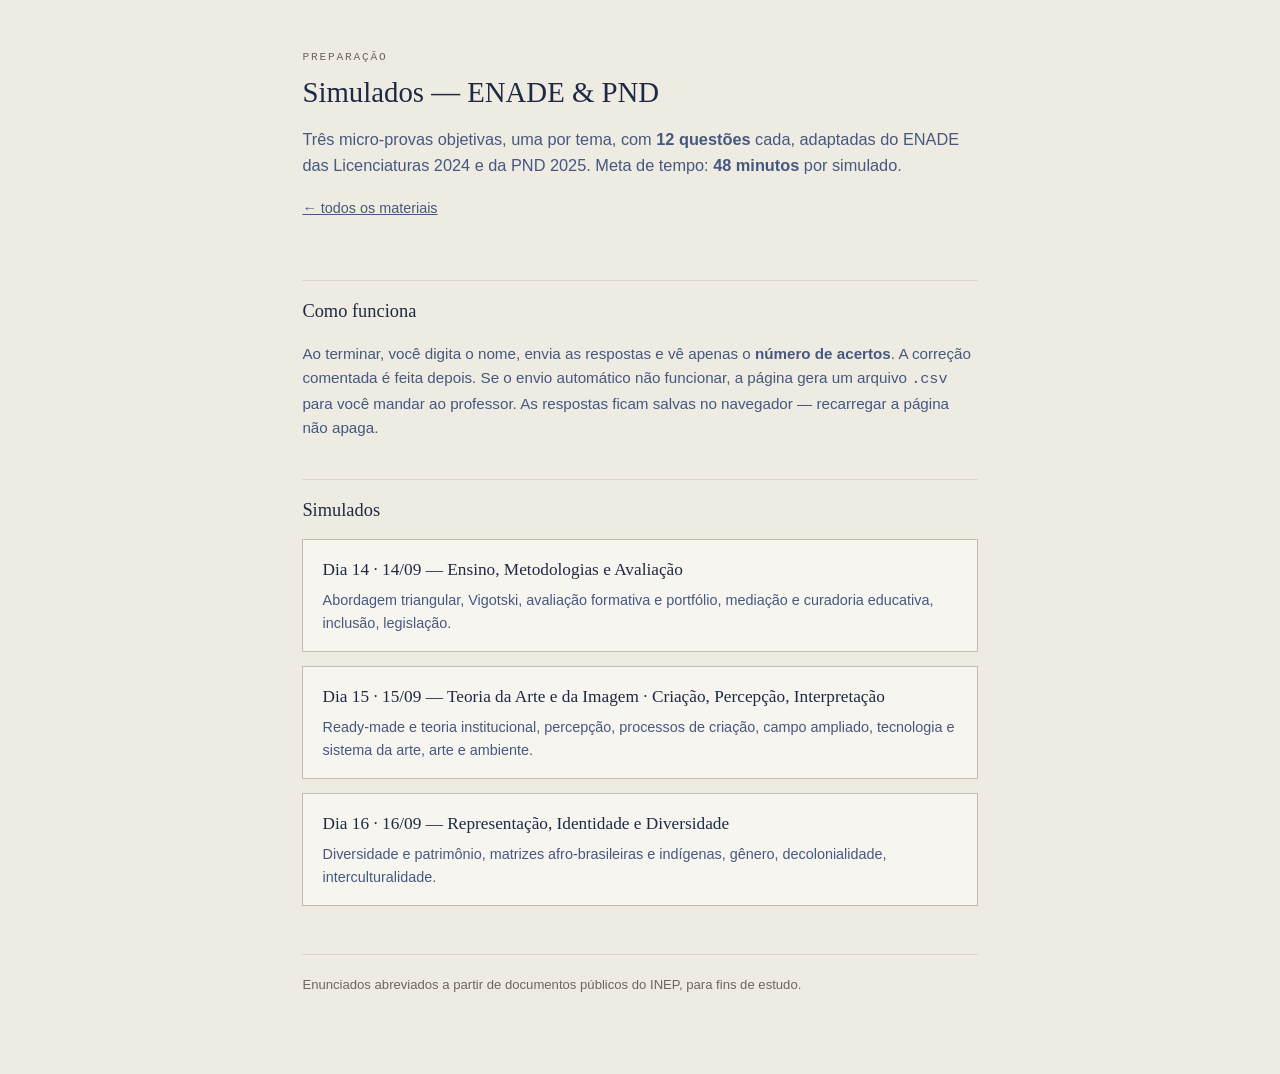
==== simulados/index.html @ 50b6271e "Adiciona simulados online (3 micro-provas objetivas) - simulados/: 3 provas de 12 questões (Ensino ·" ====
<!DOCTYPE html>
<html lang="pt-BR">
<head>
<meta charset="UTF-8">
<meta name="viewport" content="width=device-width, initial-scale=1">
<title>Simulados — ENADE / PND · Artes Visuais (Licenciatura)</title>
<link rel="stylesheet" href="assets/estilo.css">
</head>
<body>
<div class="wrap">
  <span class="eyebrow">Preparação</span>
  <h1>Simulados — ENADE &amp; PND</h1>
  <p class="intro">Três micro-provas objetivas, uma por tema, com <strong>12 questões</strong> cada,
    adaptadas do ENADE das Licenciaturas 2024 e da PND 2025. Meta de tempo: <strong>48 minutos</strong> por simulado.</p>
  <a class="voltar" href="../index.html">&larr; todos os materiais</a>

  <h2 class="sec">Como funciona</h2>
  <p style="color:var(--ink-soft); font-size:.95rem">
    Ao terminar, você digita o nome, envia as respostas e vê apenas o <strong>número de acertos</strong>.
    A correção comentada é feita depois. Se o envio automático não funcionar, a página gera um
    arquivo <code>.csv</code> para você mandar ao professor. As respostas ficam salvas no
    navegador — recarregar a página não apaga.
  </p>

  <h2 class="sec">Simulados</h2>
  <a class="card" href="dia14.html">
    <div class="t">Dia 14 &middot; 14/09 — Ensino, Metodologias e Avaliação</div>
    <div class="d">Abordagem triangular, Vigotski, avaliação formativa e portfólio, mediação e curadoria educativa, inclusão, legislação.</div>
  </a>
  <a class="card" href="dia15.html">
    <div class="t">Dia 15 &middot; 15/09 — Teoria da Arte e da Imagem · Criação, Percepção, Interpretação</div>
    <div class="d">Ready-made e teoria institucional, percepção, processos de criação, campo ampliado, tecnologia e sistema da arte, arte e ambiente.</div>
  </a>
  <a class="card" href="dia16.html">
    <div class="t">Dia 16 &middot; 16/09 — Representação, Identidade e Diversidade</div>
    <div class="d">Diversidade e patrimônio, matrizes afro-brasileiras e indígenas, gênero, decolonialidade, interculturalidade.</div>
  </a>

  <footer class="pe">
    Enunciados abreviados a partir de documentos públicos do INEP, para fins de estudo.
  </footer>
</div>
</body>
</html>
---- simulados/assets/estilo.css ----
/* Simulados — segue o design system do repositório enadepnd (revisao/, index) */
:root{
  --paper:#EEEBE2; --paper-raised:#F7F5EF; --paper-well:#E7E2D3;
  --rule:#D9D4C4; --rule-strong:#C3BCA6;
  --ink:#1E2A44; --ink-soft:#46587F; --graphite:#6B675F;
  --accent:#1E2A44; --accent-contrast:#FDFBF6;
  --good:#3F6B4D; --good-bg:rgba(63,107,77,0.12);
  --bad:#A23B2E;  --bad-bg:rgba(162,59,46,0.10);
  --font-display:Georgia,'Iowan Old Style','Palatino Linotype','Book Antiqua',serif;
  --font-body:-apple-system,BlinkMacSystemFont,'Segoe UI',Roboto,Helvetica,Arial,sans-serif;
  --font-mono:'SF Mono','Cascadia Code',Consolas,'Roboto Mono',monospace;
}
@media (prefers-color-scheme:dark){
  :root:not([data-theme="light"]){
    --paper:#141922; --paper-raised:#1B2129; --paper-well:#10141B;
    --rule:#2B3242; --rule-strong:#3A4356;
    --ink:#E7E3D8; --ink-soft:#AFC0DE; --graphite:#9A9890;
    --accent:#93AAD9; --accent-contrast:#10141B;
    --good:#7FBB92; --good-bg:rgba(127,187,146,0.15);
    --bad:#E0776A;  --bad-bg:rgba(224,119,106,0.15);
  }
}
:root[data-theme="dark"]{
  --paper:#141922; --paper-raised:#1B2129; --paper-well:#10141B;
  --rule:#2B3242; --rule-strong:#3A4356;
  --ink:#E7E3D8; --ink-soft:#AFC0DE; --graphite:#9A9890;
  --accent:#93AAD9; --accent-contrast:#10141B;
  --good:#7FBB92; --good-bg:rgba(127,187,146,0.15);
  --bad:#E0776A;  --bad-bg:rgba(224,119,106,0.15);
}

*{box-sizing:border-box}
html{-webkit-text-size-adjust:100%}
body{
  margin:0; background:var(--paper); color:var(--ink);
  font-family:var(--font-body); line-height:1.6; -webkit-font-smoothing:antialiased;
}
a{color:var(--ink-soft)}
.wrap{max-width:720px; margin:0 auto; padding:2.6rem 1.4rem 5rem}

.eyebrow{font-family:var(--font-mono); font-size:.7rem; letter-spacing:.16em;
  text-transform:uppercase; color:var(--graphite)}
h1{font-family:var(--font-display); font-weight:400; font-size:1.8rem; line-height:1.2;
  margin:.5rem 0 .5rem; text-wrap:balance}
.intro{color:var(--ink-soft); font-size:1.02rem}
.voltar{display:inline-block; margin:0 0 1.4rem; font-size:.9rem}

/* Página inicial dos simulados */
h2.sec{font-family:var(--font-display); font-weight:400; font-size:1.15rem;
  margin:2.4rem 0 .8rem; padding-top:1rem; border-top:1px solid var(--rule)}
a.card{display:block; text-decoration:none; color:inherit; border:1px solid var(--rule-strong);
  background:var(--paper-raised); padding:1rem 1.2rem; margin:.9rem 0; transition:border-color .12s}
a.card:hover{border-color:var(--accent)}
a.card .t{font-family:var(--font-display); font-size:1.08rem; color:var(--ink)}
a.card .d{font-size:.9rem; color:var(--ink-soft); margin-top:.3rem}

/* Identificação */
.ident{border:1px solid var(--rule-strong); background:var(--paper-raised); padding:1.1rem 1.3rem; margin:1.4rem 0}
.ident .campo{margin:.7rem 0}
.ident label{display:block; font-size:.82rem; letter-spacing:.02em; color:var(--graphite);
  text-transform:uppercase; font-family:var(--font-mono); margin-bottom:.35rem}
.ident input{width:100%; padding:.6rem .7rem; border:1px solid var(--rule-strong); background:var(--paper);
  color:var(--ink); font:1rem/1.4 var(--font-body); border-radius:2px}
.ident input:focus{outline:2px solid var(--accent); outline-offset:1px}
.aviso{border-left:3px solid var(--rule-strong); background:var(--paper-well);
  padding:.7rem .9rem; font-size:.9rem; color:var(--ink-soft); margin-top:1rem}

/* Questões */
.questao{border:1px solid var(--rule); background:var(--paper-raised); padding:1.2rem 1.3rem; margin:1.1rem 0}
.questao > .cab{display:flex; flex-wrap:wrap; gap:.5rem; align-items:baseline; margin-bottom:.4rem}
.questao .num{font-family:var(--font-display); font-size:1.15rem; color:var(--ink)}
.questao .fonte{font-family:var(--font-mono); font-size:.72rem; color:var(--graphite)}
.questao .obra{font-size:.82rem; color:var(--graphite); font-style:italic; margin:.1rem 0 .7rem}
.questao figure{margin:0 0 .9rem}
.questao img{max-width:100%; max-height:340px; height:auto; border:1px solid var(--rule); display:block; background:#fff}
.questao .imgs{display:flex; gap:.7rem; flex-wrap:wrap}
.questao .imgs img{max-height:300px}
.questao .enunciado p{margin:.4em 0}
.opcoes{list-style:none; margin:1rem 0 0; padding:0}
.opcoes li{margin:.45rem 0}
.opcoes label{display:flex; gap:.7rem; align-items:flex-start; padding:.7rem .85rem;
  border:1px solid var(--rule-strong); background:var(--paper); cursor:pointer; transition:border-color .1s,background .1s}
.opcoes label:hover{border-color:var(--accent)}
.opcoes input{margin-top:.28rem; flex:0 0 auto; accent-color:var(--accent)}
.opcoes .letra{font-family:var(--font-display); font-weight:700; color:var(--ink-soft)}
.opcoes label.marcada{border-color:var(--accent); background:var(--paper-well)}

/* Barra de progresso */
.barra{position:sticky; bottom:0; background:var(--paper-raised); border-top:1px solid var(--rule-strong);
  padding:.7rem 0; margin-top:1.4rem}
.barra .wrap{display:flex; align-items:center; gap:.8rem; justify-content:space-between; padding-top:0; padding-bottom:0}
.barra .prog{font-size:.88rem; color:var(--graphite)}
.barra .prog b{color:var(--ink)}
.btn{background:var(--accent); color:var(--accent-contrast); border:1px solid var(--accent);
  padding:.7rem 1.1rem; font:600 .95rem var(--font-body); cursor:pointer; border-radius:2px}
.btn:hover{opacity:.92}
.btn.sec{background:transparent; color:var(--ink-soft)}
.btn:disabled{opacity:.45; cursor:not-allowed}

/* Resultado */
.resultado{border:1px solid var(--rule-strong); background:var(--paper-raised); padding:1.4rem 1.5rem; margin:1.5rem 0}
.resultado h2{font-family:var(--font-display); font-weight:400; margin:0 0 .3rem; font-size:1.2rem}
.placar{font-family:var(--font-display); font-size:1.9rem; color:var(--ink); margin:.2rem 0 .4rem}
.status{margin:1rem 0; padding:.8rem 1rem; font-size:.92rem; border-left:3px solid var(--rule-strong)}
.status.ok{background:var(--good-bg); border-left-color:var(--good); color:var(--good)}
.status.pend{background:var(--bad-bg); border-left-color:var(--bad); color:var(--bad)}
.acoes{display:flex; gap:.6rem; flex-wrap:wrap; margin-top:.8rem}
.mini{font-size:.85rem; color:var(--graphite); margin-top:.9rem}
footer.pe{margin-top:3rem; padding-top:1.2rem; border-top:1px solid var(--rule);
  font-size:.82rem; color:var(--graphite); text-align:left}
.hidden{display:none !important}
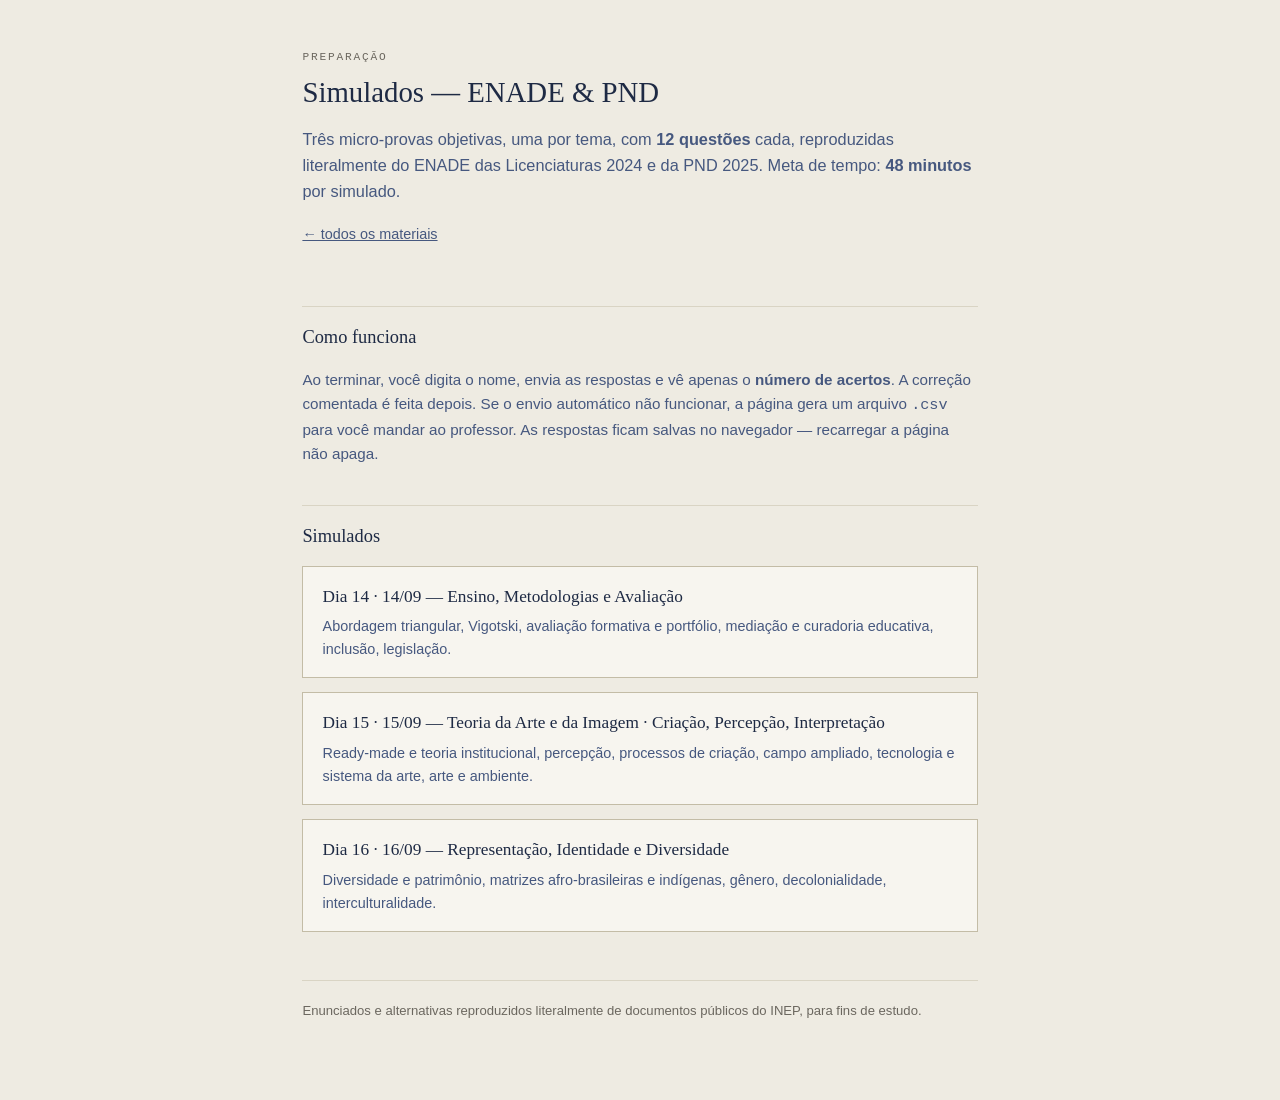
==== commit 1f22c6fd: "simulados: enunciados e alternativas literais (auditoria de fidelidade textual) assets/dados.js rees" ====
--- a/simulados/index.html
+++ b/simulados/index.html
@@ -11,7 +11,7 @@
   <span class="eyebrow">Preparação</span>
   <h1>Simulados — ENADE &amp; PND</h1>
   <p class="intro">Três micro-provas objetivas, uma por tema, com <strong>12 questões</strong> cada,
-    adaptadas do ENADE das Licenciaturas 2024 e da PND 2025. Meta de tempo: <strong>48 minutos</strong> por simulado.</p>
+    reproduzidas literalmente do ENADE das Licenciaturas 2024 e da PND 2025. Meta de tempo: <strong>48 minutos</strong> por simulado.</p>
   <a class="voltar" href="../index.html">&larr; todos os materiais</a>
 
   <h2 class="sec">Como funciona</h2>
@@ -37,7 +37,7 @@
   </a>
 
   <footer class="pe">
-    Enunciados abreviados a partir de documentos públicos do INEP, para fins de estudo.
+    Enunciados e alternativas reproduzidos literalmente de documentos públicos do INEP, para fins de estudo.
   </footer>
 </div>
 </body>
